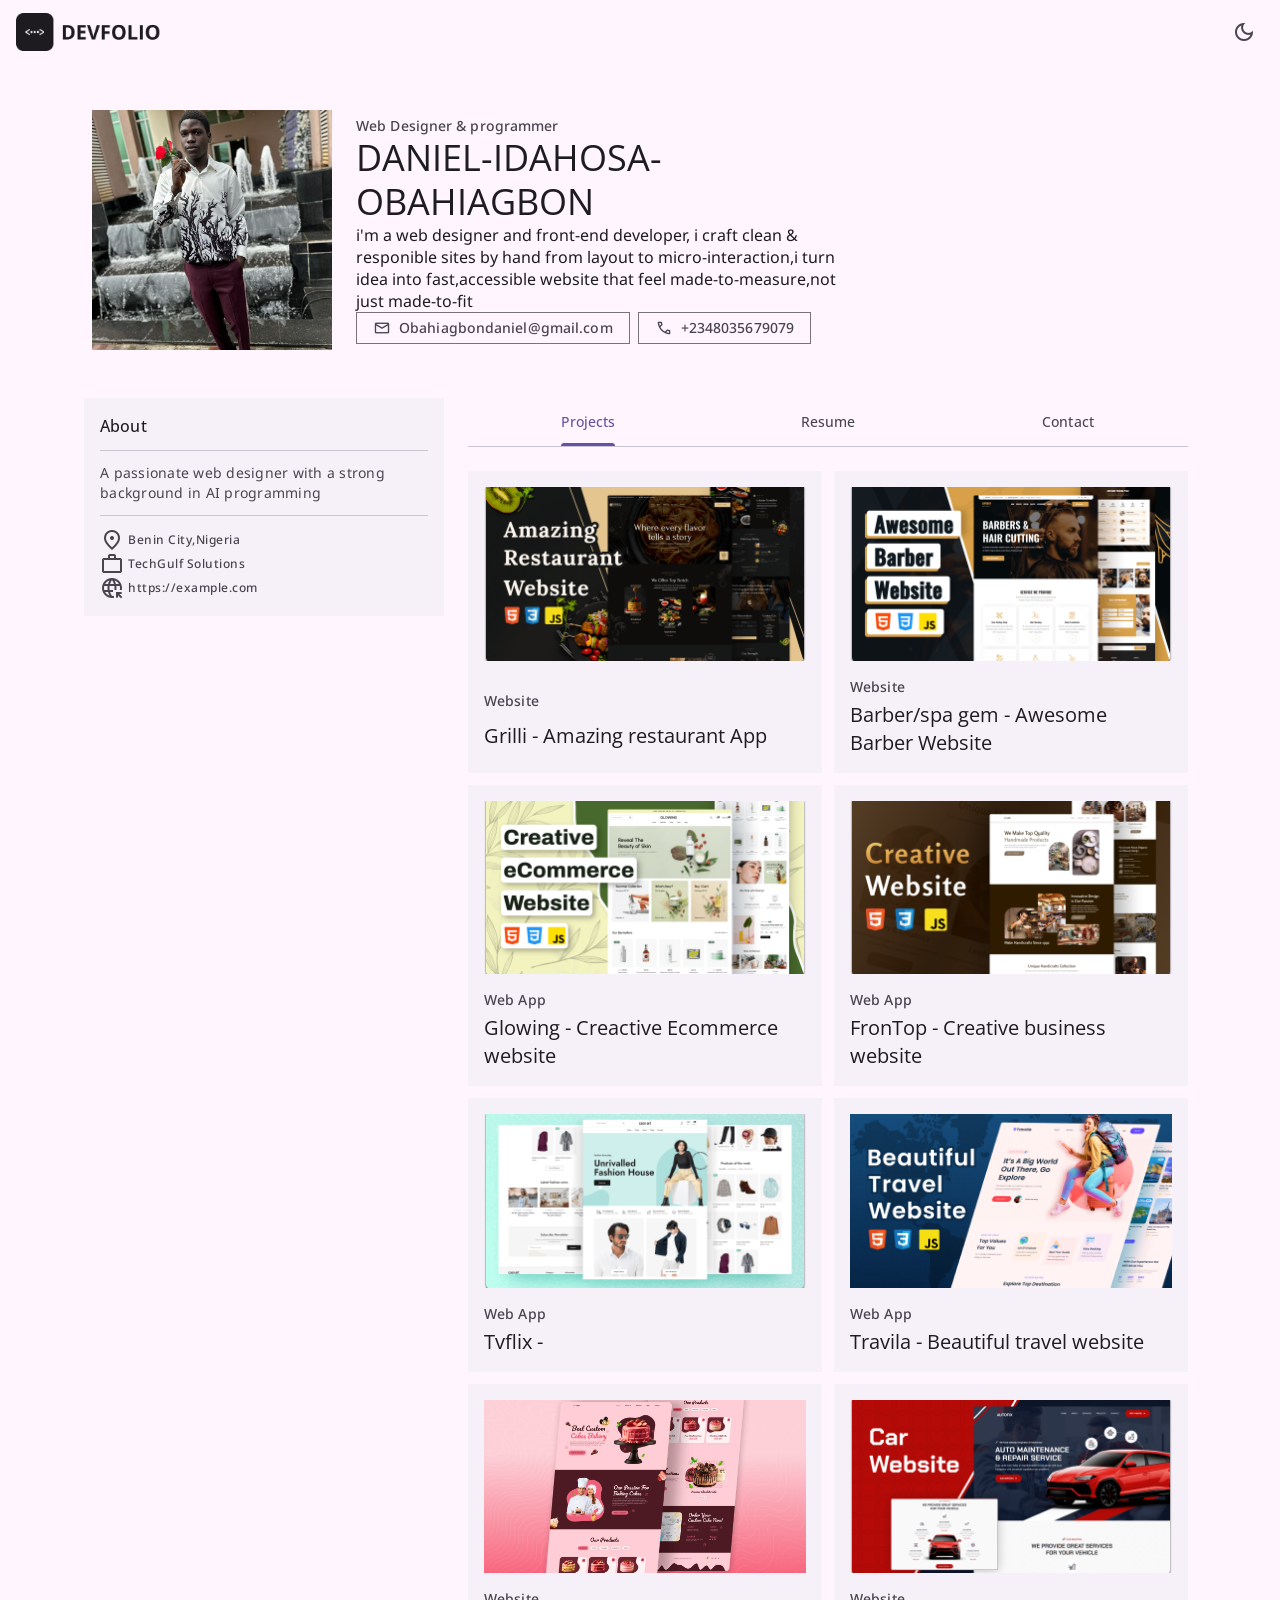
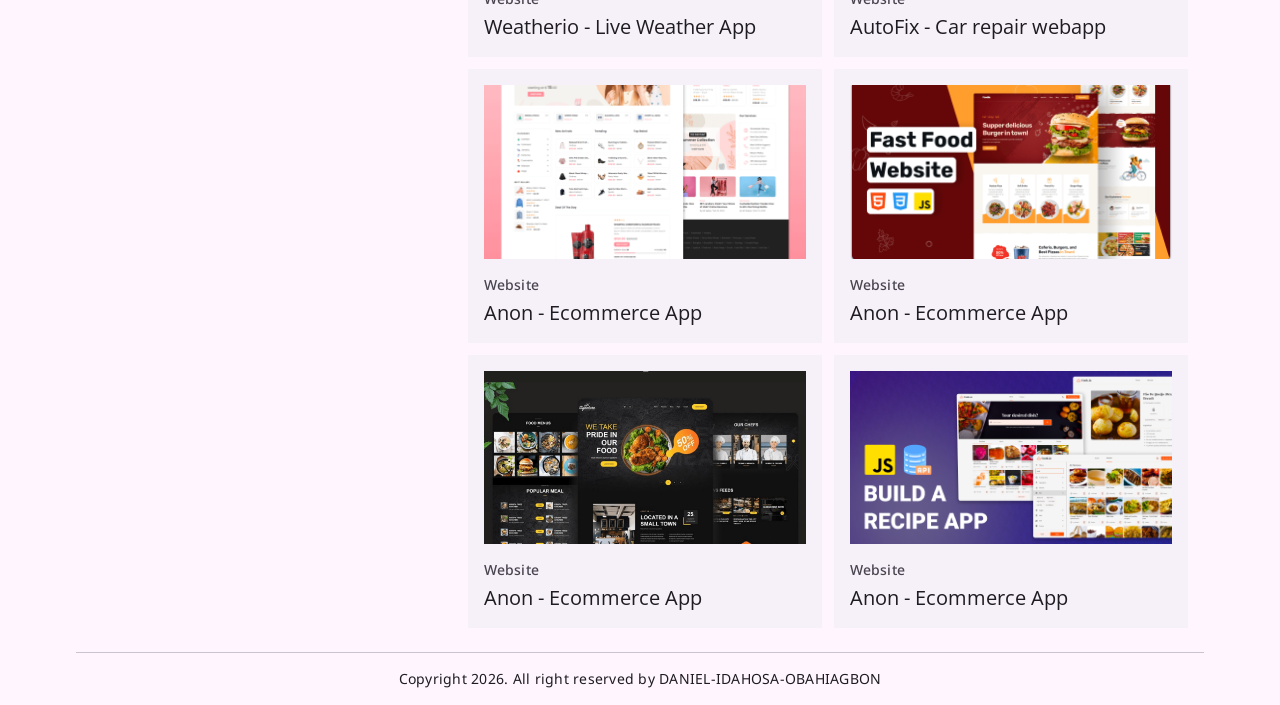
==== Devfolio/index.html @ e42c5270 "Add files via upload" ====
<!DOCTYPE html>
<html lang="en" data-theme="dark">
<head>
    <meta charset="UTF-8">
    <meta name="viewport" content="width=device-width, initial-scale=1.0">

    <!--
      -meta tags
    -->

    <title>Devfolio | Frontend Developer Portfolio</title>
    <meta name="title" content="Devfolio | Frontend Developer Portfolio">
    <meta name="description" content="Daniel Idahosa Obahiagbon is a frontend web developer specializing in modern, responsive websites for restuarant, businesses, and brand. view our portfolio and contact.">

    <title>Daniel Idahosa Obahiagbon | Frontend Developer Portfolio</title>
    <meta name="description" content="Daniel Idahosa Obahiagbon is a frontend web developer specializing in modern, responsive websites for restuarant, businesses, and brand. view our portfolio and contact.">
    <meta name="keywords" content="Daniel Idahosa Obahiagbon, frontend developer in Benin City Nigeria, web designer, portfolio, restaurant website developer">
    <meta name="author" content="Daniel Idahosa Obahiagbon">
    

    <script type="application/Id+json">
      {
        "@context": "https://schema.org",
        "@type": "person",
        "name": "Daniel Idahosa Obahiagbon",
        "url": "https://obahiagbondaniel.github.io/Devfolio/",
        "image": "https//your-image-link.jpg",
        "sameAs": [
        "https://github.com/obahiagbondaniel",
        "https://www.linkedin.com/in/daniel-idahosa-obahiagbon-314741405",
        ],
        "jobTitle": "Frontend Developer",
        "worksFor": {
          "@type": "organization",
          "name": "freelance"
        }
      }
    </script>

<!--
  - favicon    
-->
  <link rel="shortcut icon" href="./favicon.svg" type="image/svg+xml">

  <!--
   -google font link
  -->
   <link rel="preconnect" href="https://fonts.googleapis.com">
<link rel="preconnect" href="https://fonts.gstatic.com" crossorigin>
<link
  href="https://fonts.googleapis.com/css2?family=Noto+Sans:wght@400;500&family=Open+Sans:wght@400;500&display=swap"
  rel="stylesheet">

 <!--
  -material icon link 
 --> 
  <link rel="stylesheet"
href="https://fonts.googleapis.com/css2?family=Material+Symbols+Outlined:opsz,wght,FILL,GRAD@24,400,0,0" />

<!--
 -custom css link
-->
 <link rel="stylesheet" href="./css/style.css">

 <!--
  -social icon link
 -->
  <link rel="stylesheet"
  href="https://cdnjs.cloudflare.com/ajax/libs/font-awesome/6.5.0/css/all.min.css">


  <!-- Google tag (gtag.js) -->
<script async src="https://www.googletagmanager.com/gtag/js?id=G-WLKJRFK8YM"></script>
<script>
  window.dataLayer = window.dataLayer || [];
  function gtag(){dataLayer.push(arguments);}
  gtag('js', new Date());

  gtag('config', 'G-WLKJRFK8YM');
</script>

<script src="https://app.secureprivacy.ai/script/69df88ab852cf73f1c09bc12.js"></script>

</head>
<body>
    
 <!-- 
    - #PRELOADER
  -->

  <div class="preload" data-preaload>
    <div class="circle"></div>
    <p class="text">DANIEL-IDAHOSA-OBAHIAGBON</p>
  </div>


    <!--
     -#TOP BAR
    -->

    <header class="topbar">

        <a href="#" class="logo">
            <img src="./assets/images/Logo_dark.png" alt="Dannyphilz" width="145" height="32"
            class="dark">
            <img src="./assets/images/Logo_light.png" alt="Dannyphilz" width="145" height="32"
            class="light">
        </a>

        <button class="icon-btn theme-btn" data-theme-btn>
            <span class="material-symbols-outlined dark" aria-hidden="true"> dark_mode </span>
            <span class="material-symbols-outlined light" aria-hidden="true"> light_mode </span>

            <div class="state-layer"></div>
        </button>

    </header>





    <main>
      <article>

        <!--\
         - #HERO
        -->

        <section class="section hero">
          <div class="container">

            <figure class="hero-banner img-holder" style="--width: 240; --height:240;">
          <img src="./assets/images/daniel.png" width="240" height="240" alt="Daniel idahosa obahiagbon" class="img-cover">  
          </figure>

          <div class="hero-content">

            <span class="label-large section-subtitle">Web Designer & programmer</span>

            <h1 class="display-small">DANIEL-IDAHOSA-OBAHIAGBON</h1>

            <p class="body-large.section-text">
              i'm a web designer and front-end developer, i craft clean & responible sites by hand
              from layout to micro-interaction,i turn idea into fast,accessible website that feel made-to-measure,not just made-to-fit
            </p>

            <div class="btn-wrapper">
              <a href="mailto:Obahiagbondanil@gmail.com" class="chip">
                <span class="material-symbols-outlined" aria-hidden="true"> mail </span>

                <span class="label-large">Obahiagbondaniel@gmail.com</span>

                <div class="state-layer"></div>
              </a>

              <a href="tel:+2348035679079" class="chip">
                <span class="material-symbols-outlined" aria-hidden="true"> call </span>

                <span class="label-large">+2348035679079</span>

                <div class="state-layer"></div>
              </a>
            </div>

          </div>

          </div>
        </section>



        <!--
         -#MAIN CONTENT
        -->

        <div class="article">

          <div class="about-card">

            <h4 class="card-title title-medium">About</h4>

            <p class="body-medium card-text">
             A passionate web designer with a strong background in AI programming
            <ul class="About-list">

              <li class="list-item">
                <span class="material-symbols-outlined" aria-hidden="true"> location_on </span>

                <span class="label-medium">Benin City,Nigeria</span>
              </li>

               <li class="list-item">
                <span class="material-symbols-outlined" aria-hidden="true"> work </span>

                <span class="label-medium">TechGulf Solutions</span>
              </li>

              
               <li class="list-item">
                <span class="material-symbols-outlined" aria-hidden="true"> captive_portal </span>

                <a href="https://example.com" class="label-medium">https://example.com</a>
              </li>

            </ul>

          </div>

          <div>

            <!--
             -#PRIMARY TABS
            -->

            <div class="primary-tabs">

              <button class="tab-btn active" data-tab-btn="project">
                <span class="tab-text title-small">Projects</span>

                <div class="state-layer"></div>
              </button>

              <button class="tab-btn" data-tab-btn="resume">
                <span class="tab-text title-small">Resume</span>

                <div class="state-layer"></div>
              </button>

              <button class="tab-btn" data-tab-btn="contact">
                <span class="tab-text title-small">Contact</span>

                <div class="state-layer"></div>
              </button>

            </div>




            <!--
             -#PROJECT
            -->

            <section class="section tab-content active" data-tab-content="project">
              <div class="container">

                <div class="prject-list">

                  <div class="card">

                    <figure class="card-banner img-holder" style="--width: 334; --height: 180;">
                      <img src="./assets/images/project-1.png" alt="Grilli - Amazing restaurant App" width="334" height="180" class="img-cover">
                    </figure>

                    <div class="card-content">
                      <span class="label-large card-subtitle">Website</span>

                      <h3 class="title-large card-title">Grilli - Amazing restaurant App</h3>
                    </div>

                    <a href="https://obahiagbondaniel.github.io/DANIEL/" class="state-layer"></a>

                  </div>

                  <div class="card">

                    <figure class="card-banner img-holder" style="--width: 334; --height: 180;">
                      <img src="./assets/images/desktop 2.png" alt="Barber/spa gem - Awesome salon Website" width="334" height="180" class="img-cover">
                    </figure>

                    <div class="card-content">
                      <span class="label-large card-subtitle">Website</span>

                      <h3 class="title-large card-title">Barber/spa gem - Awesome Barber Website</h3>
                    </div>

                    <a href="https://obahiagbondaniel.github.io/Barberone/" class="state-layer"></a>

                  </div>

                  <div class="card">

                    <figure class="card-banner img-holder" style="--width: 334; --height: 180;">
                      <img src="./assets/images/desktop 0.png" alt=""Glowing - Creactive Ecommerce website="334" height="180" class="img-cover">
                    </figure>

                    <div class="card-content">
                      <span class="label-large card-subtitle">Web App</span>

                      <h3 class="title-large card-title">Glowing - Creactive Ecommerce website</h3>
                    </div>

                    <a href="#" class="state-layer"></a>

                  </div>

                  <div class="card">

                    <figure class="card-banner img-holder" style="--width: 334; --height: 180;">
                      <img src="./assets/images/desktop.png" alt=""WCook.io - Recipe App="334" height="180" class="img-cover">
                    </figure>

                    <div class="card-content">
                      <span class="label-large card-subtitle">Web App</span>

                      <h3 class="title-large card-title">FronTop - Creative business website</h3>
                    </div>

                    <a href="#" class="state-layer"></a>

                  </div>

                  <div class="card">

                    <figure class="card-banner img-holder" style="--width: 334; --height: 180;">
                      <img src="./assets/images/desktop 1.png" alt=""Tvflix - Netflix Clone 2.0="334" height="180" class="img-cover">
                    </figure>

                    <div class="card-content">
                      <span class="label-large card-subtitle">Web App</span>

                      <h3 class="title-large card-title">Tvflix - </h3>
                    </div>

                    <a href="#" class="state-layer"></a>

                  </div>

                  <div class="card">

                    <figure class="card-banner img-holder" style="--width: 334; --height: 180;">
                      <img src="./assets/images/project-6.png" alt=""Travila - Beautiful travel website="334" height="180" class="img-cover">
                    </figure>

                    <div class="card-content">
                      <span class="label-large card-subtitle">Web App</span>

                      <h3 class="title-large card-title">Travila - Beautiful travel website</h3>
                    </div>

                    <a href="#" class="state-layer"></a>

                  </div>

                   <div class="card">

                    <figure class="card-banner img-holder" style="--width: 334; --height: 180;">
                      <img src="./assets/images/preview.png" alt=""Weatherio - Live Weather App="334" height="180" class="img-cover">
                    </figure>

                    <div class="card-content">
                      <span class="label-large card-subtitle">Website</span>

                      <h3 class="title-large card-title">Weatherio - Live Weather App</h3>
                    </div>

                    <a href="#" class="state-layer"></a>

                  </div>

                   <div class="card">

                    <figure class="card-banner img-holder" style="--width: 334; --height: 180;">
                      <img src="./assets/images/desktop 3.png" alt=""AutoFix - Car repair webapp="334" height="180" class="img-cover">
                    </figure>

                    <div class="card-content">
                      <span class="label-large card-subtitle">Website</span>

                      <h3 class="title-large card-title">AutoFix -  Car repair webapp</h3>
                    </div>

                    <a href="#" class="state-layer"></a>

                  </div>

                   <div class="card">

                    <figure class="card-banner img-holder" style="--width: 334; --height: 180;">
                      <img src="./assets/images/desktop 4.png" alt=""Anon - Ecommerce App="334" height="180" class="img-cover">
                    </figure>

                    <div class="card-content">
                      <span class="label-large card-subtitle">Website</span>

                      <h3 class="title-large card-title">Anon - Ecommerce App</h3>
                    </div>

                    <a href="#" class="state-layer"></a>

                  </div>

                  <div class="card">

                    <figure class="card-banner img-holder" style="--width: 334; --height: 180;">
                      <img src="./assets/images/desktop0001.png" alt=""Anon - Ecommerce App="334" height="180" class="img-cover">
                    </figure>

                    <div class="card-content">
                      <span class="label-large card-subtitle">Website</span>

                      <h3 class="title-large card-title">Anon - Ecommerce App</h3>
                    </div>

                    <a href="#" class="state-layer"></a>

                  </div>

                  <div class="card">

                    <figure class="card-banner img-holder" style="--width: 334; --height: 180;">
                      <img src="./assets/images/desk.png" alt=""Anon - Ecommerce App="334" height="180" class="img-cover">
                    </figure>

                    <div class="card-content">
                      <span class="label-large card-subtitle">Website</span>

                      <h3 class="title-large card-title">Anon - Ecommerce App</h3>
                    </div>

                    <a href="#" class="state-layer"></a>

                  </div>

                  <div class="card">

                    <figure class="card-banner img-holder" style="--width: 334; --height: 180;">
                      <img src="./assets/images/project-2.png" alt=""Anon - Ecommerce App="334" height="180" class="img-cover">
                    </figure>

                    <div class="card-content">
                      <span class="label-large card-subtitle">Website</span>

                      <h3 class="title-large card-title">Anon - Ecommerce App</h3>
                    </div>

                    <a href="#" class="state-layer"></a>

                  </div>

                </div>

              </div>
            </section>




            <!--
             -#RESUME
            -->

            <section class="section tab-content resume-tab" data-tab-content="resume">
              <div class="container">

                <h2 class="section-title title-small">Experience</h2>

                <ul class="list">

                  <li class="resume-item">
                    <div class="resume-card">

                      <p class="body-large">web designer & programmer, TechGulf Solutions</p>

                      <span class="label-medium card-subtitle">2026 - Date</span>

                      <span class="body-medium card-text">
                        Led the development of a customer management system, resulting
                        in improved efficiency and streamlined processes.</span>

                    </div>
                  </li>

                  <li class="resume-item">
                    <div class="resume-card">

                      <p class="body-large">Software Developer Intern, ByteOasis Corporation</p>

                      <span class="label-medium card-subtitle">2026 - Present</span>

                      <span class="body-medium card-text">
                        Assisted in the development and testing of a mobile
                        application for internal use..</span>

                    </div>
                  </li>

                </ul>

                <h2 class="section--title title-small">Education</h2>

                <ul class="list">

                  <li class="resume-item">
                    <div class="resume-card">

                      <p class="body-large">
                        Certification in Web Development with React.js (FreeCodeCamp Certification)
                      </p>

                      <span class="label-medium card-subtitle">2026</span>

                    </div>
                  </li>

                   <li class="resume-item">
                    <div class="resume-card">

                      <p class="body-large">
                        Relevant Coursework: Data Structures, application programming, Database Management
                      </p>

                      <span class="label-medium card-subtitle">2026 - Date</span>

                    </div>
                  </li>

                   <li class="resume-item">
                    <div class="resume-card">

                      <p class="body-large">
                       Ungoing Bachelor of Engineering in Electrical Engineering, Edo State University
                       </p>

                      <span class="label-medium card-subtitle">Present</span>

                    </div>
                  </li>

                </ul>

                <h2 class="section--title title-small">Skills and Technologies</h2>

                <ul class="resume-botton-list">

                  <li class="resume-botton-item">
                    <img src="./assets/images/html5.svg" width="28" height="28" loading="lazy" alt="HTML5" class="icon">

                    <span class="label-medium">HTML5</span>
                  </li>

                   <li class="resume-botton-item">
                    <img src="./assets/images/css3.svg" width="28" height="28" loading="lazy" alt="CSS3" class="icon">

                    <span class="label-medium">CSS3</span>
                  </li>

                   <li class="resume-botton-item">
                    <img src="./assets/images/javascript.svg" width="28" height="28" loading="lazy" alt="JavaScript" class="icon">

                    <span class="label-medium">JavaScript</span>
                  </li>

                   <li class="resume-botton-item">
                    <img src="./assets/images/react.js.svg" width="28" height="28" loading="lazy" alt="React.js" class="icon">

                    <span class="label-medium">React.js</span>
                  </li>

                    <li class="resume-botton-item">
                    <img src="./assets/images/node.js.svg" width="28" height="28" loading="lazy" alt="Node.js" class="icon">

                    <span class="label-medium">Node.js</span>
                  </li>

                    <li class="resume-botton-item">
                    <img src="./assets/images/github.svg" width="28" height="28" loading="lazy" alt="GitHub" class="icon">

                    <span class="label-medium">GitHub</span>
                  </li>

                    <li class="resume-botton-item">
                    <img src="./assets/images/mongoDB.svg" width="28" height="28" loading="lazy" alt="MongoDB" class="icon">

                    <span class="label-medium">MongoDB</span>
                  </li>

                    <li class="resume-botton-item">
                    <img src="./assets/images/VS_code.svg" width="28" height="28" loading="lazy" alt="VS Code" class="icon">

                    <span class="label-medium">VS Code</span>
                  </li>

                </u>

              </div>
            </section>





            <!--
             - #CONTACT
            -->

            <section class="section tab-content contact-tab" data-tab-content="contact">
              <div class="container">

                <div class="contact-info">

                  <h4 class="section-title title-small">Contact Info</h4>

                  <ul class="contact-info-list">

                    <li class="contact-info-item">

                      <div class="icon-box">
                        <span class="material-symbols-outlined" aria-hidden="true"> mail </span>
                      </div>

                      <div class="info-content">

                        <p class="label-small info-title">gmail Us</p>

                        <a href="mail:Obahiagbondaniel@gmail.com" class="label-small info-text">Obahiagbondaniel@gmail.com</a>

                        <a href="mail:Danxzphilz@gmail.com" class="label-small info-text">Danxzphilz@gmail.com</a>

                      </div>

                    </li>

                    <li class="contact-info-item">

                      <div class="icon-box">
                        <span class="material-symbols-outlined" aria-hidden="true"> call </span>
                      </div>

                      <div class="info-content">

                        <p class="label-small info-title">Contact Us</p>

                        <a href="tel:+2348035679079" class="label-small info-text">+2348035679079</a>

                        <a href="tel:+2348147662683" class="label-small info-text">+2348147662683</a>

                      </div>

                    </li>

                     <li class="contact-info-item">

                      <div class="icon-box">
                        <span class="material-symbols-outlined" aria-hidden="true"> location_on </span>
                      </div>

                      <div class="info-content">

                        <p class="label-small info-title">Address</p>

                        <a href="#" class="label-small info-text">No 6 Ado Creascent Off MTN Mast Road, Benin City. Nigeria</a>

                      </div>

                    </li>

                  </ul>

                  <h4 class="title-small">Social Info</h4>

                  <div class="social-item">

                    <a href="https://tiktok.com/@danielidahosaobahiagbon" class="social-link">
                      <i class="fab fa-tiktok"></i>
                    </a>

                     <a href="https://wa.me/2348035679079" class="social-link" target="_blank">
                      <i class="fab fa-whatsapp"></i>
                    </a>

                     <a href="https://www.linkedin.com/in/daniel-idahosa-obahiagbon-314741405" class="social-link" target="_blank">
                      <i class="fab fa-linkedin"></i>
                    </a>

                  </div>

                </div>

                <div class="contact-form">

                  <h3 class="title-large">Let’s Work Together as a team.</h3>

                  <form accept="" method="post" class="input-wrapper">

                    <input type="text" name="name" placeholder="Name*" required class="input-field">

                    <input type="email" name="email" placeholder="Email*" required class="input-field">

                    <input type="text" name="subject" placeholder="Subject" class="input-field">

                    <textarea name="message" placeholder="Message*" required class="textarea"></textarea>

                    <button class="btn" type="submit">
                      <span class="label-large">Send Messages
                      <div class="state-layer"></div>
                    </button>

                  </form>

                </div>

              </div>

             <!-- let start a -- contact form using php mysql --i also created a txt file to understand better let e show you that -->

            </section>

          </div>

        </div>

      </article>
    </main>





    <!--
     - #FOOTER
    -->

    <footer class="footer">
      <div class="container">

        <p class="body-medium">Copyright 2026. All right reserved by DANIEL-IDAHOSA-OBAHIAGBON</p>

      </div>
    </footer>





    <!--
     - custom js link
    -->
     <script src="./js/script.js"></script>
    
</body>
</html>
---- Devfolio/css/style.css ----
/*-----------------------------------*\
  #style.css
\*-----------------------------------*/

/**
 * copyright 2023 codewithsadee
 */





/*-----------------------------------*\
  #CUSTOM PROPERTY
\*-----------------------------------*/

:root {

 /**
  * COLORS
 */

 /* light theme */
--background-light: hsl(293, 100%, 98%);
--on-background-light: hsl(264, 8%, 12%);
--surface-light: hsl(293, 100%, 98%);
--on-surface-light: hsl(264, 8%, 12%);
--on-surface-variant-light: hsl(264, 7%, 29%);
--surface-container-low-light: hsl(278, 44%, 96%);
--surface-container-light: hsl(276, 38%, 95%);
--surface-bright-light: hsl(293, 100%, 98%);
--primary-light: hsl(256, 34%, 48%);
--on-primary-light: hsl(0, 0%, 100%);
--outline-light: hsl(270, 4%, 47%);
--outline-variant-light: hsl(270, 11%, 79%);

/* dark theme */
--background-dark: hsl(260, 14%, 8%);
--on-background-dark: hsl(280, 17%, 90%);
--surface-dark: hsl(260, 14%, 8%);
--on-surface-dark: hsl(280, 17%, 90%);
--on-surface-variant-dark: hsl(270, 11%, 79%);
--surface-container-low-dark: hsl(264, 8%, 12%);
--surface-container-dark: hsl(257, 10%, 14%);
--surface-bright-dark: hsl(270, 5%, 23%);
--primary-dark: hsl(258, 100%, 87%);
--on-primary-dark: hsl(259, 58%, 28%);
--outline-dark: hsl(264, 5%, 58%);
--outline-variant-dark: hsl(264, 7%, 29%);

/**
* TYPOGRAPHY
*/

/* font family */
--font-primary: 'Open Sans', sans-serif;
--font-secondary: 'Noto Sans', sans-serif;

/* font size */
--base-font-size: 62.5%;
--display-large: 5.7rem;
--display-medium: 4.5rem;
--display-small: 3.6rem;
--headline-large: 3.2rem;
--headline-medium: 2.8rem;
--headline-small: 2.4rem;
--title-large: 2rem;
--title-medium: 1.6rem;
--title-small: 1.4rem;
--label-large: 1.4rem;
--label-medium: 1.2rem;
--label-small: 1.1rem;
--body-large: 1.6rem;
--body-medium: 1.4rem;
--body-small: 1.2rem;

/* font weight */
--weight-regular: 400;
--weight-medium: 500;

/**
*  BORDER RADIUS
*/

--shape-corner-extra-small: 4px;
--shape-corner-small: 8px;
--shape-corner-medium: 12px;
--shape-corner-large: 16px;
--shape-corner-full: 500px;
--shape-corner-circle: 50%;

/**
 *Box shadow
*/

--elevation-1: 0px 1px 3px 1px #00000026, 0px 1px 2px 0px #0000004d;

/**
 * OTHER
 */

--section-padding: 24px;
--top-bar-height: 64px;

}

[data-theme="light"] {

color-scheme: light;

--background: var(--background-light);
--on-background: var(--on-background-light);
--surface: var(--surface-light);
--on-surface: var(--on-surface-light);
--on-surface-variant: var(--on-surface-variant-light);
--surface-container-low: var(--surface-container-low-light);
--surface-container: var(--surface-container-light);
--surface-bright: var(--surface-bright-light);
--primary: var(--primary-light);
--on-primary: var(--on-background-light);
--outline: var(--outline-light);
--outline-variant: var(--outline-variant-light);


}

[data-theme="dark"] {

color-scheme: dark;

--background: var(--background-dark);
--on-background: var(--on-background-dark);
--surface: var(--surface-dark);
--on-surface: var(--on-surface-dark);
--on-surface-variant: var(--on-surface-variant-dark);
--surface-container-low: var(--surface-container-low-dark);
--surface-container: var(--surface-container-dark);
--surface-bright: var(--surface-bright-dark);
--primary: var(--primary-dark);
--on-primary: var(--on-background-dark);
--outline: var(--outline-dark);
--outline-variant: var(--outline-variant-dark);

}

@media (prefers-reduced-motion: no-preference) {

  :root {

    /**
    * TRANSITION
    */

    /* durattion */
    --motion-duration-short-1: 100ms;

    /* easing */
    --motion-easing-linear: cubic-bezier(0, 0, 1, 1);

  }
}





/*-----------------------------------*\
  #RESET
\*-----------------------------------*/

*,
*::before,
*::after {
  margin: 0;
  padding: 0;
  box-sizing: border-box;
}

li { list-style: none; }

a,
img,
span,
input,
button,
textarea { display: block; }

a {
  color: inherit;
  text-decoration: none;
}

img { height: auto; }

input,
button,
textarea {
  background: none;
  border: none;
  font: inherit;
}

input,
textarea { width: 100%; }

button { cursor: pointer; }

textarea { resize: none; }

html {
  font-family: var(--font-secondary);
  font-size: var(--base-font-size);
  scroll-behavior: smooth;
}

body {
  background-color: var(--background);
  color: var(--on-background);
  font-size: var(--body-large);
}





/*-----------------------------------*\
  #TYPOGRAPHY
\*-----------------------------------*/

.display-large {
  font-family: var(--font-primary);
  font-size: var(--display-large);
  font-weight: var(--weight-regular);
  line-height: 64px;
  letter-spacing: -0.25px;
}

.display-medium {
  font-family: var(--font-primary);
  font-size: var(--display-medium);
  font-weight: var(--weight-regular);
  line-height: 52px;
}

.display-small {
  font-family: var(--font-primary);
  font-size: var(--display-small);
  font-weight: var(--weight-regular);
  line-height: 44px;
}

.headline-large {
  font-family: var(--font-primary);
  font-size: var(--headline-large);
  font-weight: var(--weight-regular);
  line-height: 40px;
}

.headline-medium {
  font-family: var(--font-primary);
  font-size: var(--headline-medium);
  font-weight: var(--weight-regular);
  line-height: 36px;
}

.headline-small {
  font-family: var(--font-primary);
  font-size: var(--headline-small);
  font-weight: var(--weight-regular);
  line-height: 32px;
}

.title-large {
  font-family: var(--font-primary);
  font-size: var(--title-large);
  font-weight: var(--weight-regular);
  line-height: 28px;
}

.title-medium {
  font-family: var(--font-primary);
  font-size: var(--title-medium);
  font-weight: var(--weight-medium);
  line-height: 24px;
  letter-spacing: 0.15px;
}

.title-small {
  font-family: var(--font-primary);
  font-size: var(--title-small);
  font-weight: var(--weight-medium);
  line-height: 20px;
  letter-spacing: 0.1px;
}

.body-large {
  font-size: var(--body-large);
  font-weight: var(--weight-regular);
  line-height: 24px;
  letter-spacing: 0.5px;
}

.body-medium {
  font-size: var(--body-medium);
  font-weight: var(--weight-regular);
  line-height: 20px;
  letter-spacing: 0.25px;
}

.body-small {
  font-size: var(--body-small);
  font-weight: var(--weight-regular);
  line-height: 16px;
  letter-spacing: 0.4px;
}

.label-large {
  font-size: var(--label-large);
  font-weight: var(--weight-medium);
  line-height: 20px;
  letter-spacing: 0.1px;
}

.label-medium {
  font-size: var(--label-medium);
  font-weight: var(--weight-medium);
  line-height: 16px;
  letter-spacing: 0.5px;
}

.label-small {
  font-size: var(--label-small);
  font-weight: var(--weight-medium);
  line-height: 20px;
  letter-spacing: 0.1px;
}




/*-----------------------------------*\
  #REUSED STYLE
\*-----------------------------------*/

.material-symbols-outlined {
  width: 1em;
  height: 1em;
  display: block;
  font-variation-settings:
  'FILL' 0,
  'WGHT' 400,
  'GRAD' 0,
  'OPSZ' 24;
}

:has(> .state-layer) {
  position: relative;
  overflow: hidden;
  z-index: 1;
}

.state-layer {
  position: absolute;
  inset: 0;
  background-color: var(--state-layer-bg);
  transition: var(--motion-duration-short-1) var(--motion-easing-linear);
  opacity: 0;
}

:has(> .state-layer):hover .state-layer { opacity: 0.08;}

:has(> .state-layer):is(:focus, :focus-visible, :active) .state-layer {
  opacity: 0.12;
}

.section { padding-block: var(--section-padding); }

.container { padding-inline: 16px; }

.img-holder {
  aspect-ratio: var(--width) /var(--height);
  background-color: transparent;
  overflow: hidden;
}

.img-cover {
  width: 100%;
  height: 100%;
  object-fit: cover ;
}

.tab-content:not(.active) { display: none; }

.section-title { margin-block-end: 16px; }






/*-----------------------------------*\
  #COMPONENT
\*-----------------------------------*/

/**
 * BUTTON
 */

 .icon-btn {
  width: 40px;
  height: 40px;
  display: grid;
  place-items: center;
 }

 .btn {
  height: 40px;
  display: grid;
  place-items: center;
  padding-inline: 24px;
  border-radius: var(--radius-full);
  background-color: var(--primary);
  color: var(--on-primary);
  font-weight: var(--weight-medium);
  overflow: hidden;
  --state-layer-bg: var(--on-primary);
 }

 .btn:hover:not(:focus) { box-shadow: var(--elevation-1); }


/**
 * TAB
 */

 .primary-tabs {
  background-color: var(--background);
  margin-block-start: 24px;
  margin-inline: 16px;
  display: grid;
  grid-template-columns: repeat(3, 1fr);
  justify-content: center;
  border-block-end: 1px solid var(--outline-variant);
 }

 .tab-btn {
  height: 48px;
  width: 100%;
  display: grid;
  place-content: center;
  background-color: var(--surface);
  color: var(--on-surface-variant);
  --state-layer-bg: var(--on-surface-variant)
 }

 .tab-btn.active { 
  color: var(--primary);
  --state-layer-bg: var(--primary); 
}

.tab-text {
  position: relative;
  height: 48px;
  line-height: 48px;
}

.tab-text::after {
  content: "";
  position: absolute;
  bottom: 0;
  left: 0;
  width: 100%;
  height: 3px;
  border-radius: 3px 3px 0 0;
  background-color: var(--primary);
  opacity: 0;
}

.tab-btn.active .tab-text::after { opacity: 1; }



/**
 * CHIP
 */

 .chip {
  height: 32px;
  max-width: max-content;
  display: flex;
  justify-content: center;
  align-items: center;
  gap: 8px;
  padding-inline: 16px;
  border: 1px solid var(--outline);
  border-radius: var(--radius-small);
  background-color: var(--surface);
  color: var(--on-surface-variant);
  --state-layer-bg: var(--on-surface-variant);
 }

 .chip .material-symbols-outlined { font-size: 1.8rem; }


/**
 * CARD
 */

 .card {
  background-color: var(--surface-container-low);
  border-radius: var(--radius-medium);
  padding: 16px;
  display: grid;
  gap: 16px;
  --state-layer-bg: var(--on-surface)
 }

 .card-banner{ border-radius: var(--radius-medium) ; }

 .card-content {
  display: grid;
  gap: 4px;
 }

 .card-subtitle { color: var(--on-surface-variant); }

 .card-title { color: var(--on-surface); }


/**
 * INPUT FIELD
 */

 .input-field,
 .textarea {
  columns: var(--on-surface);
  padding: 13px 16px;
  box-shadow: inset 0 0 0 1px var(--outline);
  border-radius: var(--radius-extra-small);
  outline: none;
  transition: box-shadow var(--motion-duration-short-1) var(--motion-easing-linear);
 }

 .textarea {
  height: 120px;
  padding: 16px;
 }

 :where(.input-field, .textarea)::placeholder { color: var(--on-surface-variant); }

 :where(.input-field, .textarea):focus { box-shadow: inset 0 0 0 2px var(--primary); }





/*-----------------------------------*\
  #TOP BAR
\*-----------------------------------*/

.topbar {
  background-color: var(--background);
  position: fixed;
  top: 0;
  left: 0;
  width: 100%;
  height: var(--top-bar-height);
  display: flex;
  justify-content: space-between;
  align-items: center;
  padding-inline: 16px;
  z-index: 4;
}

[data-theme="dark"] .logo .light,
[data-theme="light"] .logo .dark { display: none; }

[data-theme="dark"] .logo .dark,
[data-theme="light"] .logo .light { display: block; }

.theme-btn {
  color: var(--on-surface-variant);
  --state-layer-bg: var(--on-surface-variant);
  border-radius: var(--radius-full);
  overflow: hidden;
}

[data-theme="dark"] .theme-btn .dark,
[data-theme="light"] .theme-btn .light {display: none;}






/*-----------------------------------*\
  #HERO
\*-----------------------------------*/

.hero { padding-block-start: calc(var(--top-bar-height) + 24px); }

.hero .container {
  display: grid;
  align-items: center;
  gap: 24px;
}

.hero-banner {
  width: 240px;
  border-radius: var(--radius-circle);
}

.hero-content { max-width: 500px; }

.hero .section-subtitle { color: var(--on-surface-variant); }

.hero .section-text {
  margin-block: 5px 16px;
  color: var(--on-surface-variant);
}

.hero .btn-wrapper {
  display: flex;
  flex-wrap: wrap;
  gap: 8px;
}


/*-----------------------------------*\
  #ABOUT CARD
\*-----------------------------------*/

.about-card {
  background-color: var(--surface-container-low);
  color: var(--on-surface-variant);
  margin-inline: 16px;
  padding: 16px;
  margin-block-start: 24px;
  border-radius: var(--surface-large);
}

.about-card .card-title { color: var(--on-surface); }

.about-card .card-text {
  margin-block: 12px;
  padding-block: 12px;
  border-block: 1px solid var(--outline-variant) ;
}

.about-list {
  display: grid;
  gap: 12px;
}

.list-item {
  display: flex;
  align-items: center;
  gap: 4px;
}





/*-----------------------------------*\
  #PROJECT
\*-----------------------------------*/

.prject-list {
  display: grid;
  grid-template-columns: repeat(auto-fit, minmax(260px, 1fr));
  gap: 12px;
}


/*-----------------------------------*\
  #RESUME
\*-----------------------------------*/

.resume-tab .list {
  display: grid;
  grid-template-columns: repeat(auto-fit, minmax(300px, 1fr));
  gap: 24px;
  margin-block-end: 28px;
}

.resume-card {
  display: grid;
  gap: 4px;
}

.resume-card .card-subtitle { color: var(--primary); }

.resume-card .card-text { color: var(--on-surface-variant); }

.resume-botton-list {
  display: grid;
  grid-template-columns: repeat(auto-fit, minmax(150px, 1fr));
  gap: 12px;
}

.resume-botton-item {
  background-color: var(--surface-container);
  display: flex;
  align-items: center;
  gap: 8px;
  padding: 12px;
  border-radius: var(--radius-small);
}

.resume-botton-item .icon { height: 28px; }






/*-----------------------------------*\
  #CONTACT
\*-----------------------------------*/

.contact-tab { padding-block-end: 0; }

.contact-tab .container { padding-inline-end: 24px; }

.contact-info,
.contact-info-list {
  display: grid;
  gap: 12px;
}

.contact-info { margin-block-end: 24px; }

.contact-info-list {
  padding-block-end: 12px;
  border-block-end: 1px solid var(--outline-variant);
}

.contact-info-item {
  display: flex;
  align-items: center;
  gap: 12px;
}

.contact-info .icon-box {
  width: 48px;
  height: 48px;
  flex-shrink: 0;
  display: grid;
  place-items: center;
  color: var(--on-surface-variant);
}

.info-content {
  display: grid;
  gap: 4px;
}

.info-title {
  color: var(--on-surface-variant);
  opacity: 0.6;
}

.info-text { color: var(--on-surface-variant); }

.social-item {
  display: flex;
  gap: 12px;
}

.social-link { padding: 12px; }

.social-link .fa-whatsapp {
  color: #25D366;
}

.social-link .fa.linkedin {
  color: darkblue;
}

.social-link .fa-tiktok {
  color: black;
}

.input-wrapper {
  margin-block-start: 16px;
  display: grid;
  gap: 10px;
}

.contact-form {
  background-color: var(--surface-container);
  padding: 16px;
  margin-block-end: 16px;
  border-radius: var(--radius-medium);
}









/*-----------------------------------*\
  #FOOTER
\*-----------------------------------*/

.footer .container {
  text-align: center;
  padding: 16px;
  border-block-start: 1px solid var(--outline-variant);
}





/*-----------------------------------*\
  #MEDIA QUERIES
\*-----------------------------------*/

/** 
 * responsive for large than 760px screen
 */

 @media (min-width: 768px) {

  /**
   * REUSED STYLE
   */

   .article {
    position: relative;
    display: grid;
    grid-template-columns: 0.5fr 1fr;
    align-items: flex-start;
   }

   .about-card,
   .primary-tabs {
    position: sticky;
    top: 64px;
   }

   .primary-tabs { z-index: 2; }



   /**
    * HERO
    */

    .hero .container { grid-template-columns: 0.2fr 1fr; }

 }






/** 
 * responsive for large than 1200px screen
 */

 @media (min-width: 1200px) {

  /**
   * REUSED STYLE
   */

   .container,
   .article {
    max-width: 1128px;
    margin-inline: auto;
   }


   /**
    * ABOUT CARD
    */

    .about-card { margin-inline: 8px; }

    /**
     * CONTACT
     */

     .contact-tab .container {
      display: grid;
      align-items: flex-start;
      grid-template-columns: 0.6fr 1fr;
      gap: 24px;
     }

 }
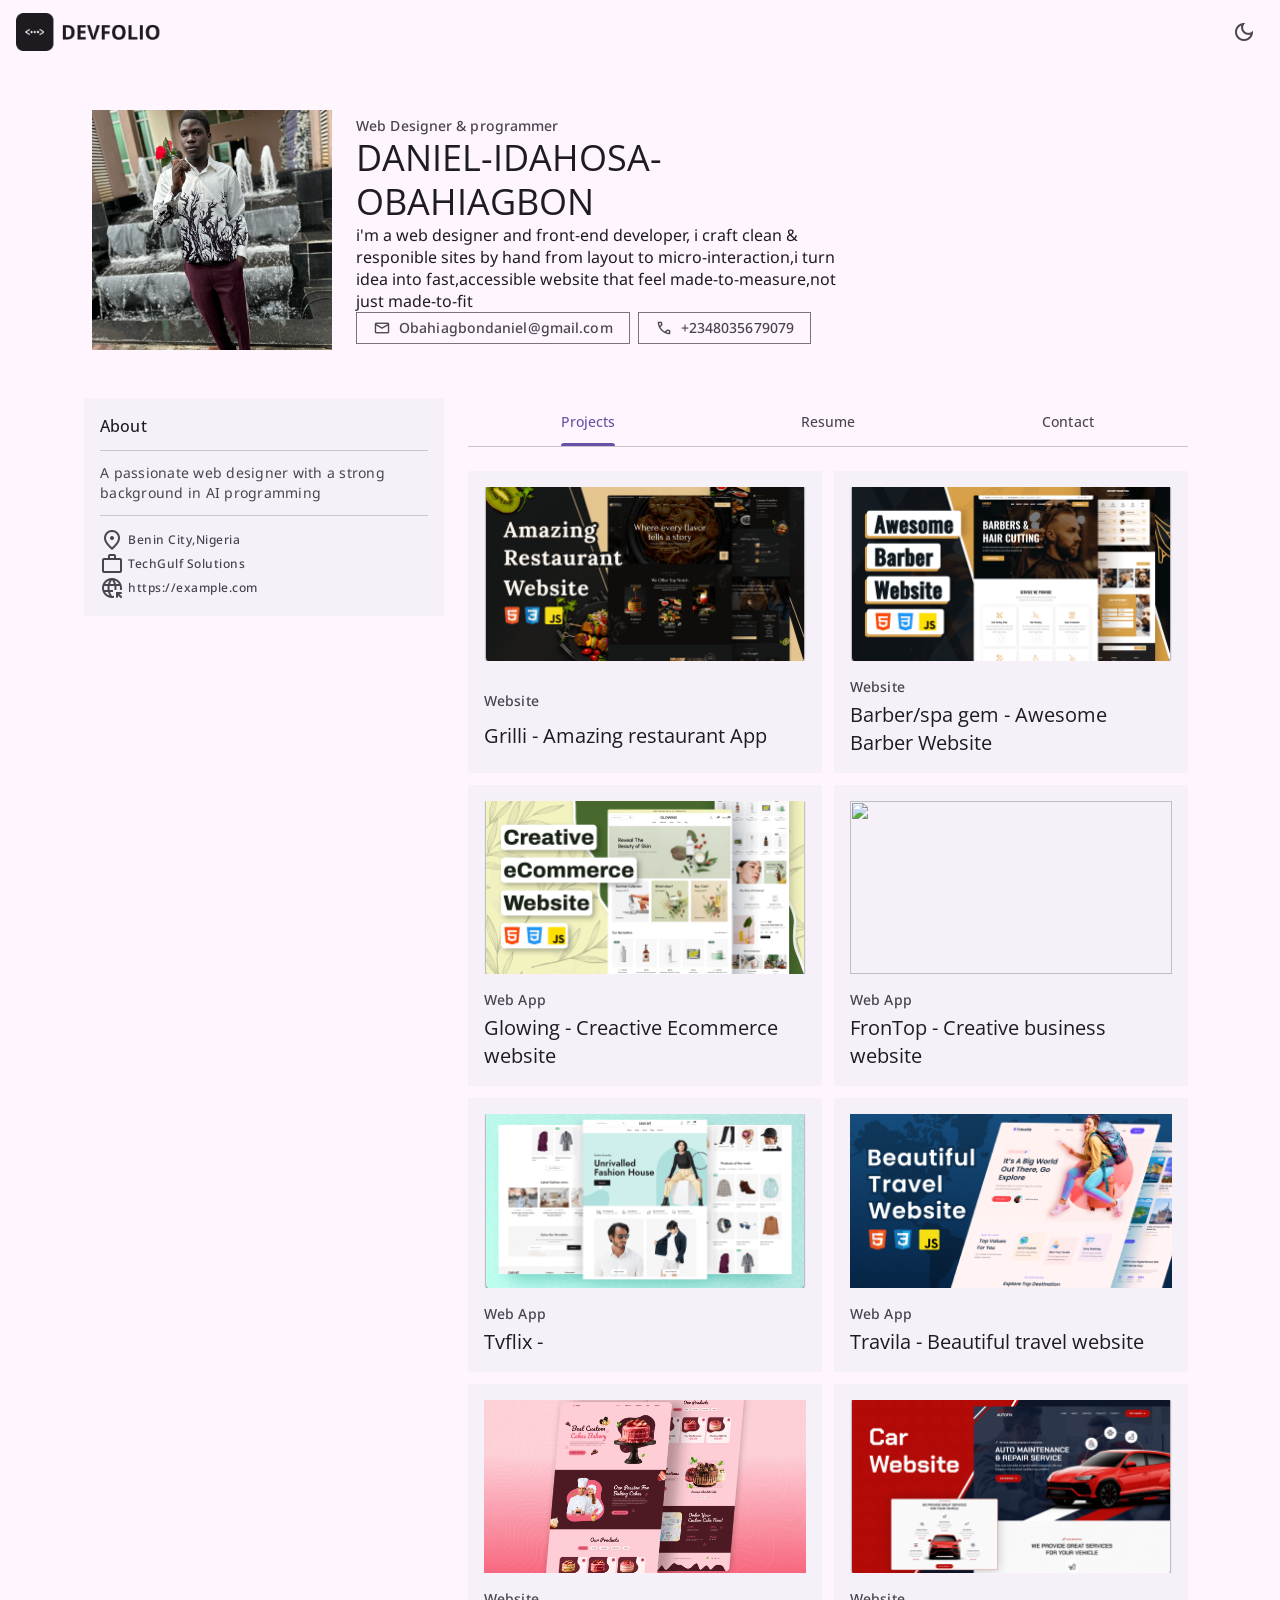
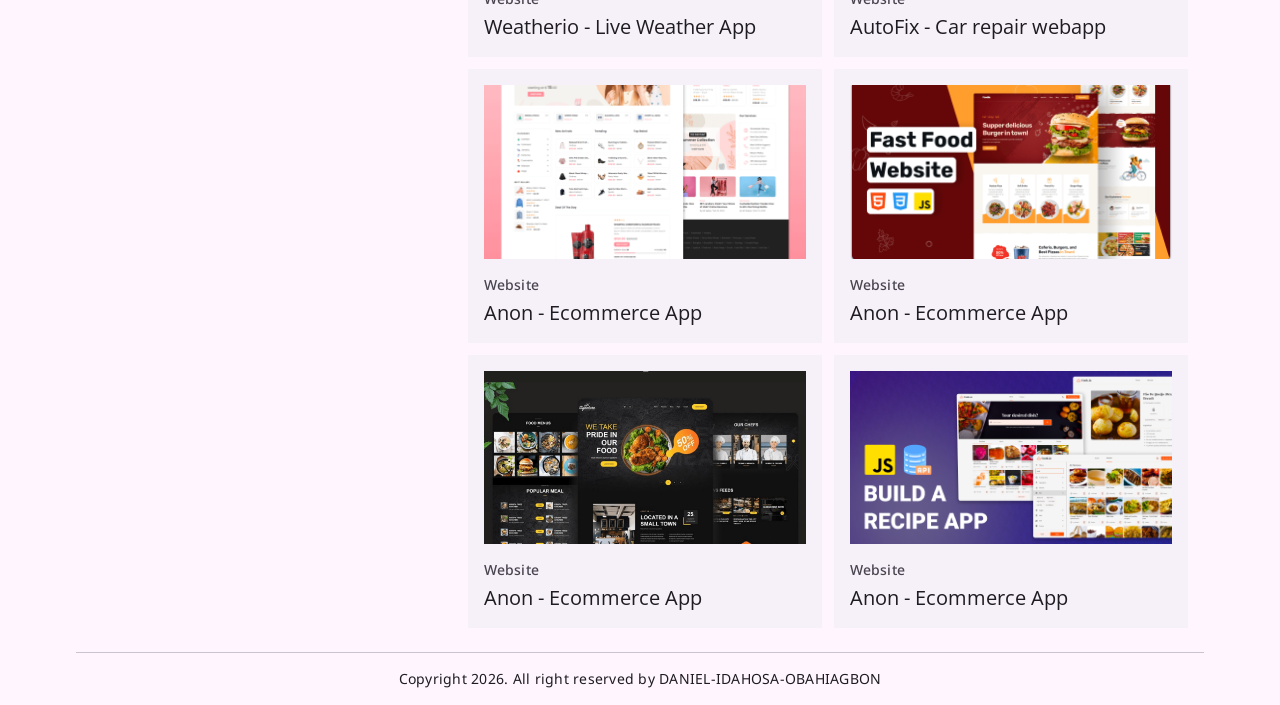
==== commit f122d3f5: "Add files via upload" ====
--- a/Devfolio/index.html
+++ b/Devfolio/index.html
@@ -298,7 +298,7 @@
                   <div class="card">
 
                     <figure class="card-banner img-holder" style="--width: 334; --height: 180;">
-                      <img src="./assets/images/desktop.png" alt=""WCook.io - Recipe App="334" height="180" class="img-cover">
+                      <img src="./assets/images/desktop 7.pngs" alt=""WCook.io - Recipe App="334" height="180" class="img-cover">
                     </figure>
 
                     <div class="card-content">
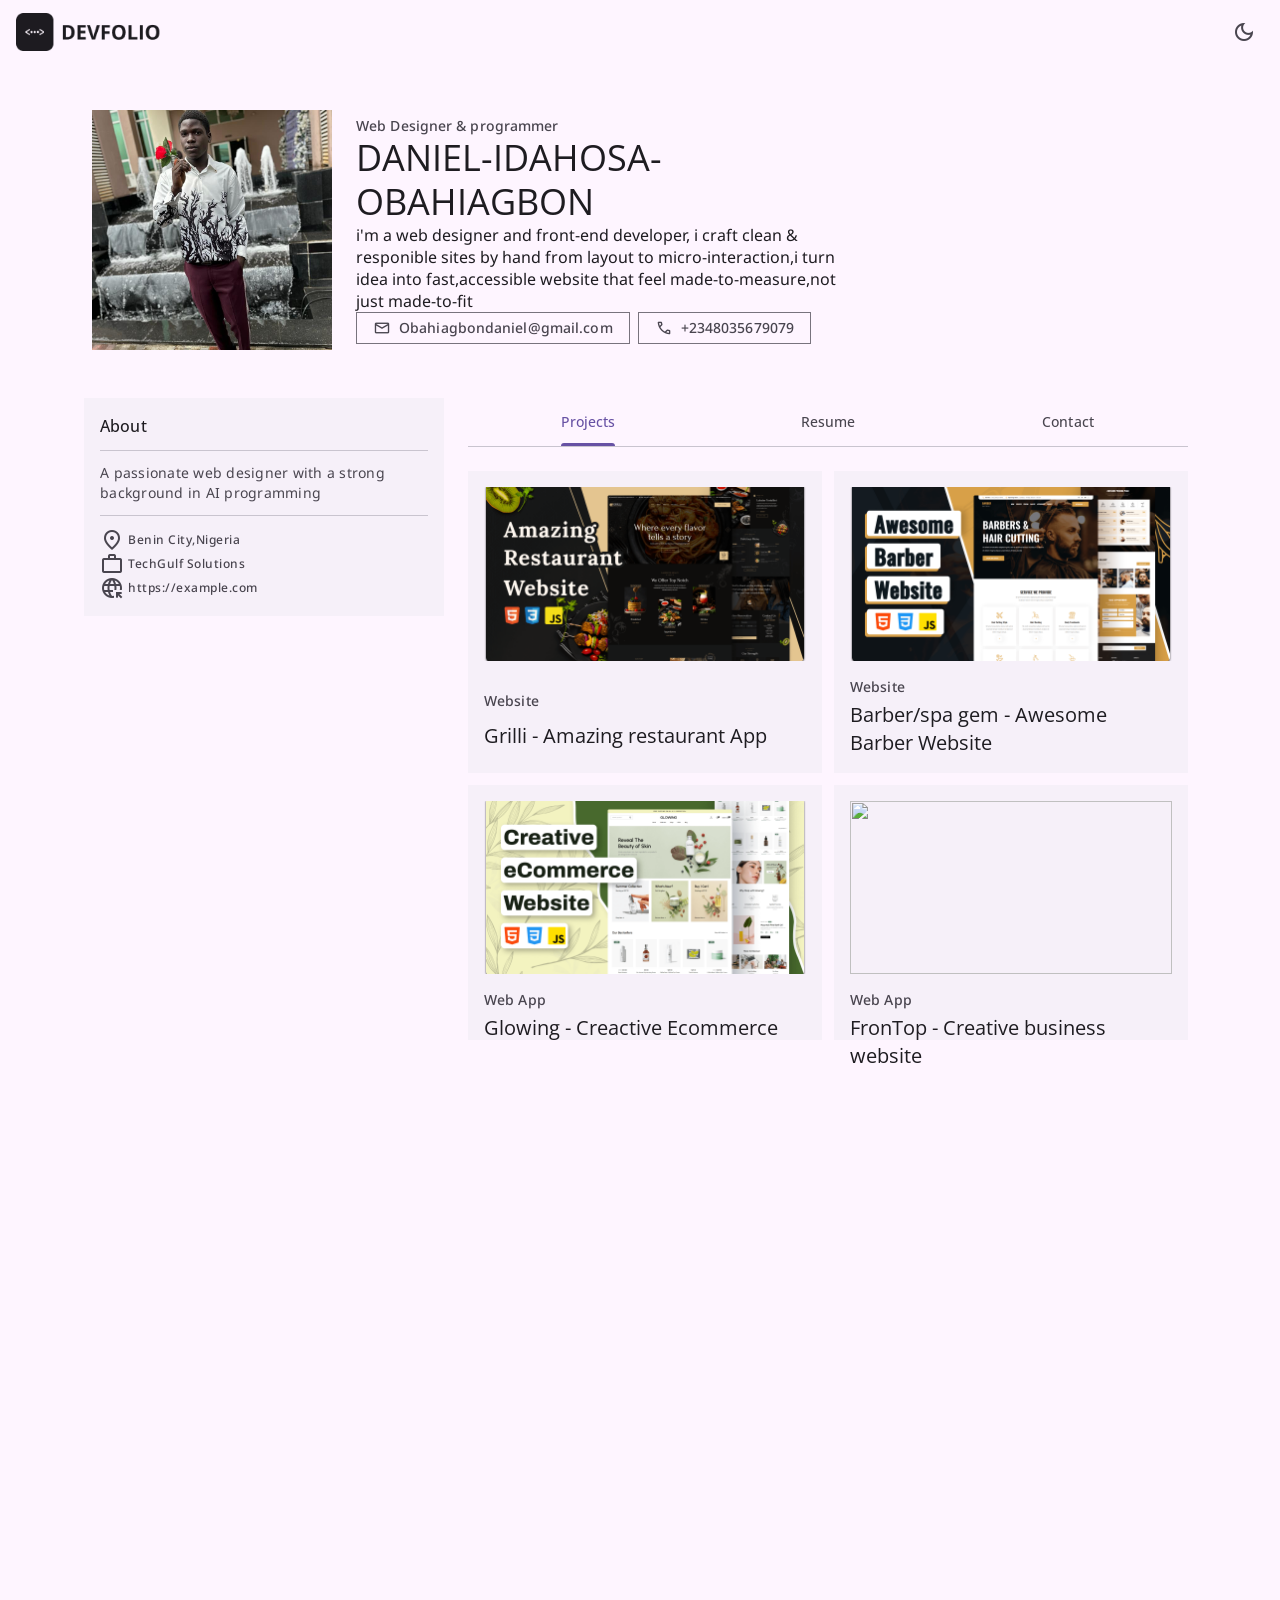
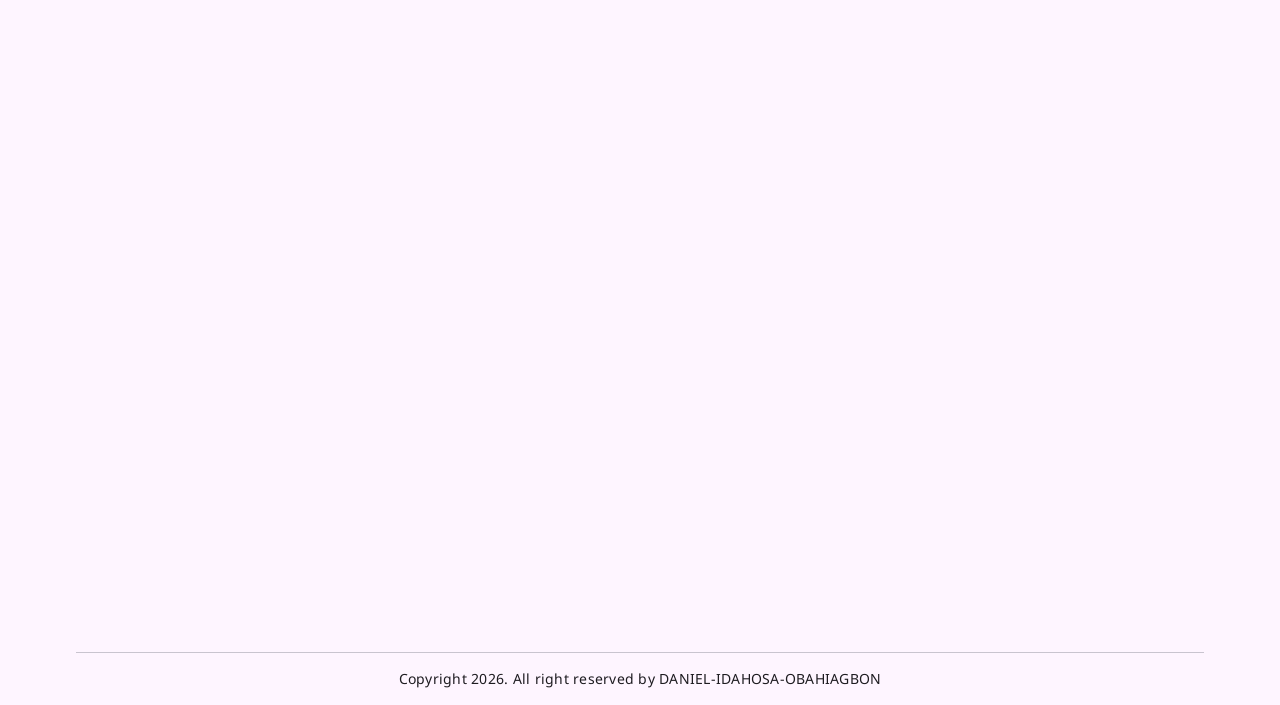
==== commit 294bc299: "Add files via upload" ====
--- a/Devfolio/index.html
+++ b/Devfolio/index.html
@@ -68,6 +68,7 @@
   <link rel="stylesheet"
   href="https://cdnjs.cloudflare.com/ajax/libs/font-awesome/6.5.0/css/all.min.css">
 
+<script defer src="https://cloud.umami.is/script.js" data-website-id="817acf3b-cd32-4e6b-977e-32e650b13adf"></script>
 
   <!-- Google tag (gtag.js) -->
 <script async src="https://www.googletagmanager.com/gtag/js?id=G-WLKJRFK8YM"></script>
